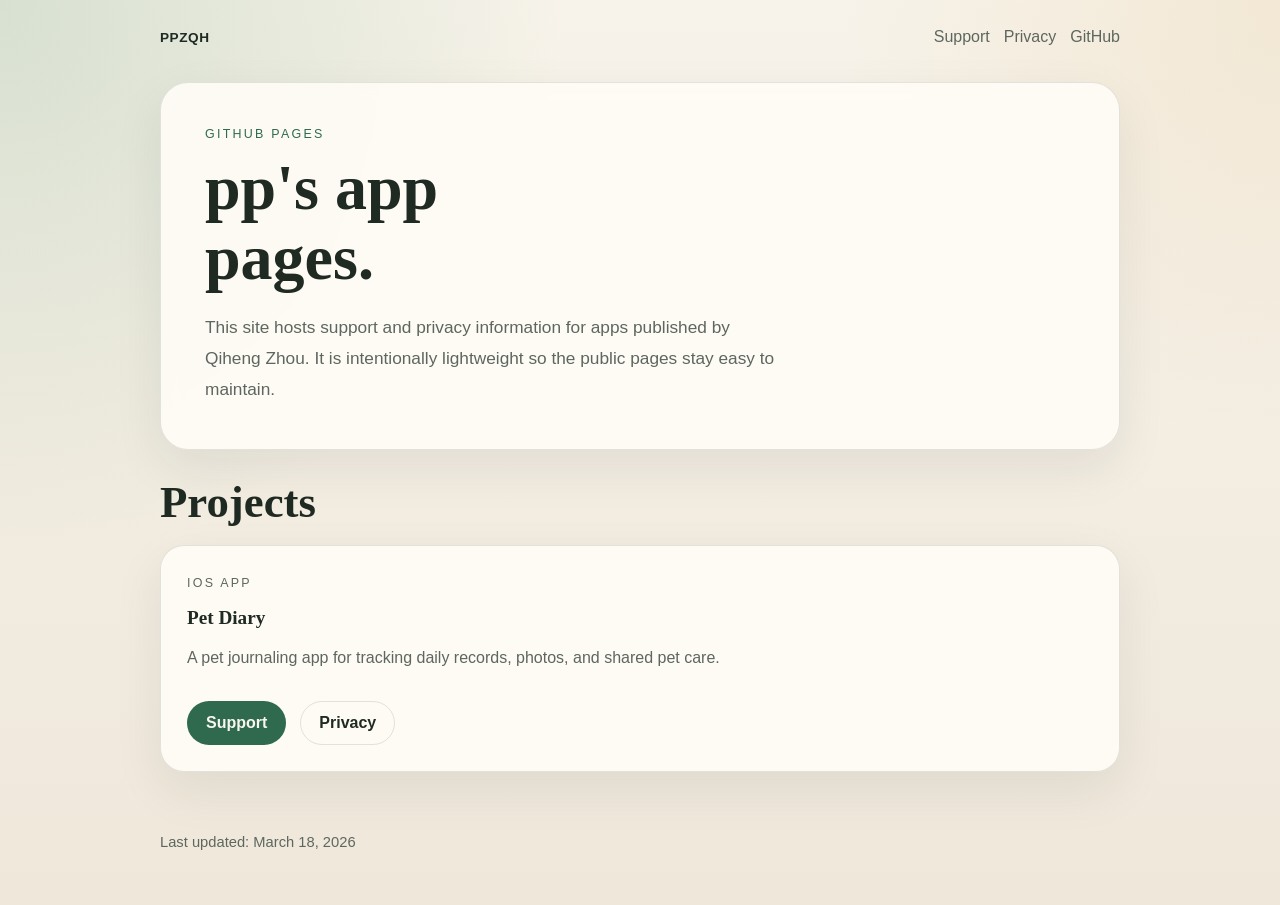
==== index.html @ fbf76dbb "feat(site): add GitHub Pages support and privacy pages for Pet Diary" ====
<!doctype html>
<html lang="en">
  <head>
    <meta charset="utf-8" />
    <meta name="viewport" content="width=device-width, initial-scale=1" />
    <title>ppzqh</title>
    <meta
      name="description"
      content="Product support and policy pages for apps published by Qiheng Zhou."
    />
    <link rel="stylesheet" href="/styles.css" />
  </head>
  <body>
    <header class="site-header">
      <div class="container nav">
        <a class="brand" href="/">ppzqh</a>
        <nav class="nav-links" aria-label="Primary">
          <a href="/support/">Support</a>
          <a href="/privacy/">Privacy</a>
          <a href="https://github.com/ppzqh">GitHub</a>
        </nav>
      </div>
    </header>

    <main class="container">
      <section class="hero">
        <p class="eyebrow">GitHub Pages</p>
        <h1>pp's app pages.</h1>
        <p class="lead">
          This site hosts support and privacy information for apps published by Qiheng Zhou.
          It is intentionally lightweight so the public pages stay easy to maintain.
        </p>
      </section>

      <section class="section">
        <h2>Projects</h2>
        <div class="grid projects">
          <article class="project-card">
            <p class="eyebrow">iOS App</p>
            <h3>Pet Diary</h3>
            <p>
              A pet journaling app for tracking daily records, photos, and shared pet care.
            </p>
            <div class="actions">
              <a class="button primary" href="/support/">Support</a>
              <a class="button secondary" href="/privacy/">Privacy</a>
            </div>
          </article>
        </div>
      </section>
    </main>

    <footer class="container footer">
      <p>Last updated: March 18, 2026</p>
    </footer>
  </body>
</html>
---- styles.css ----
:root {
  --bg: #f4efe6;
  --paper: rgba(255, 252, 247, 0.9);
  --ink: #1f2a22;
  --muted: #5d675f;
  --line: rgba(31, 42, 34, 0.12);
  --accent: #2f6a4f;
  --accent-strong: #1f4e38;
  --shadow: 0 18px 50px rgba(31, 42, 34, 0.08);
}

* {
  box-sizing: border-box;
}

html {
  scroll-behavior: smooth;
}

body {
  margin: 0;
  min-height: 100vh;
  font-family: "Avenir Next", "Segoe UI", sans-serif;
  color: var(--ink);
  background:
    radial-gradient(circle at top left, rgba(104, 159, 120, 0.22), transparent 36%),
    radial-gradient(circle at top right, rgba(224, 181, 117, 0.18), transparent 28%),
    linear-gradient(180deg, #f7f3ea 0%, #efe7da 100%);
}

a {
  color: var(--accent-strong);
}

.container {
  width: min(960px, calc(100% - 32px));
  margin: 0 auto;
}

.site-header {
  padding: 28px 0 16px;
}

.nav {
  display: flex;
  justify-content: space-between;
  align-items: center;
  gap: 16px;
}

.brand {
  text-decoration: none;
  color: var(--ink);
  font-weight: 700;
  letter-spacing: 0.04em;
  text-transform: uppercase;
  font-size: 0.85rem;
}

.nav-links {
  display: flex;
  flex-wrap: wrap;
  gap: 14px;
}

.nav-links a {
  text-decoration: none;
  color: var(--muted);
}

.hero,
.page-card,
.project-card,
.info-card,
.policy-card {
  background: var(--paper);
  border: 1px solid var(--line);
  box-shadow: var(--shadow);
  backdrop-filter: blur(10px);
}

.hero {
  border-radius: 28px;
  padding: 44px;
  margin: 20px 0 28px;
}

.eyebrow {
  margin: 0 0 12px;
  font-size: 0.78rem;
  letter-spacing: 0.18em;
  text-transform: uppercase;
  color: var(--accent);
}

h1,
h2,
h3 {
  font-family: Georgia, "Times New Roman", serif;
  line-height: 1.1;
  margin: 0;
}

h1 {
  font-size: clamp(2.4rem, 5vw, 4.5rem);
  max-width: 12ch;
}

.support-hero h1 {
  font-size: clamp(1.5rem, 7.5vw, 4.5rem);
  max-width: none;
  white-space: nowrap;
}

h2 {
  font-size: clamp(1.8rem, 3.5vw, 2.8rem);
  margin-bottom: 18px;
}

h3 {
  font-size: 1.2rem;
  margin-bottom: 10px;
}

.lead {
  font-size: 1.08rem;
  line-height: 1.8;
  color: var(--muted);
  max-width: 60ch;
  margin: 18px 0 0;
}

.actions {
  display: flex;
  flex-wrap: wrap;
  gap: 14px;
  margin-top: 28px;
}

.button {
  display: inline-flex;
  align-items: center;
  justify-content: center;
  padding: 12px 18px;
  border-radius: 999px;
  border: 1px solid transparent;
  text-decoration: none;
  font-weight: 600;
}

.button.primary {
  background: var(--accent);
  color: #f9f6ef;
}

.button.secondary {
  background: transparent;
  border-color: var(--line);
  color: var(--ink);
}

.grid {
  display: grid;
  gap: 18px;
}

.grid.projects {
  grid-template-columns: repeat(auto-fit, minmax(240px, 1fr));
  margin-bottom: 36px;
}

.project-card,
.info-card,
.policy-card,
.page-card {
  border-radius: 24px;
  padding: 26px;
}

.meta {
  font-size: 0.95rem;
  color: var(--muted);
  margin-top: 8px;
}

.list {
  margin: 16px 0 0;
  padding-left: 18px;
  color: var(--muted);
  line-height: 1.8;
}

.list li + li {
  margin-top: 6px;
}

.section {
  margin: 0 0 28px;
}

.section-grid {
  display: grid;
  gap: 18px;
  grid-template-columns: repeat(auto-fit, minmax(260px, 1fr));
}

.note {
  margin-top: 18px;
  padding: 14px 16px;
  border-left: 4px solid var(--accent);
  background: rgba(47, 106, 79, 0.08);
  color: var(--muted);
}

.footer {
  padding: 12px 0 40px;
  color: var(--muted);
  font-size: 0.92rem;
}

.policy-card p,
.page-card p,
.project-card p,
.info-card p {
  color: var(--muted);
  line-height: 1.8;
}

.policy-card + .policy-card {
  margin-top: 18px;
}

@media (max-width: 640px) {
  .hero,
  .page-card,
  .project-card,
  .info-card,
  .policy-card {
    padding: 22px;
    border-radius: 20px;
  }

  .nav {
    align-items: flex-start;
    flex-direction: column;
  }
}
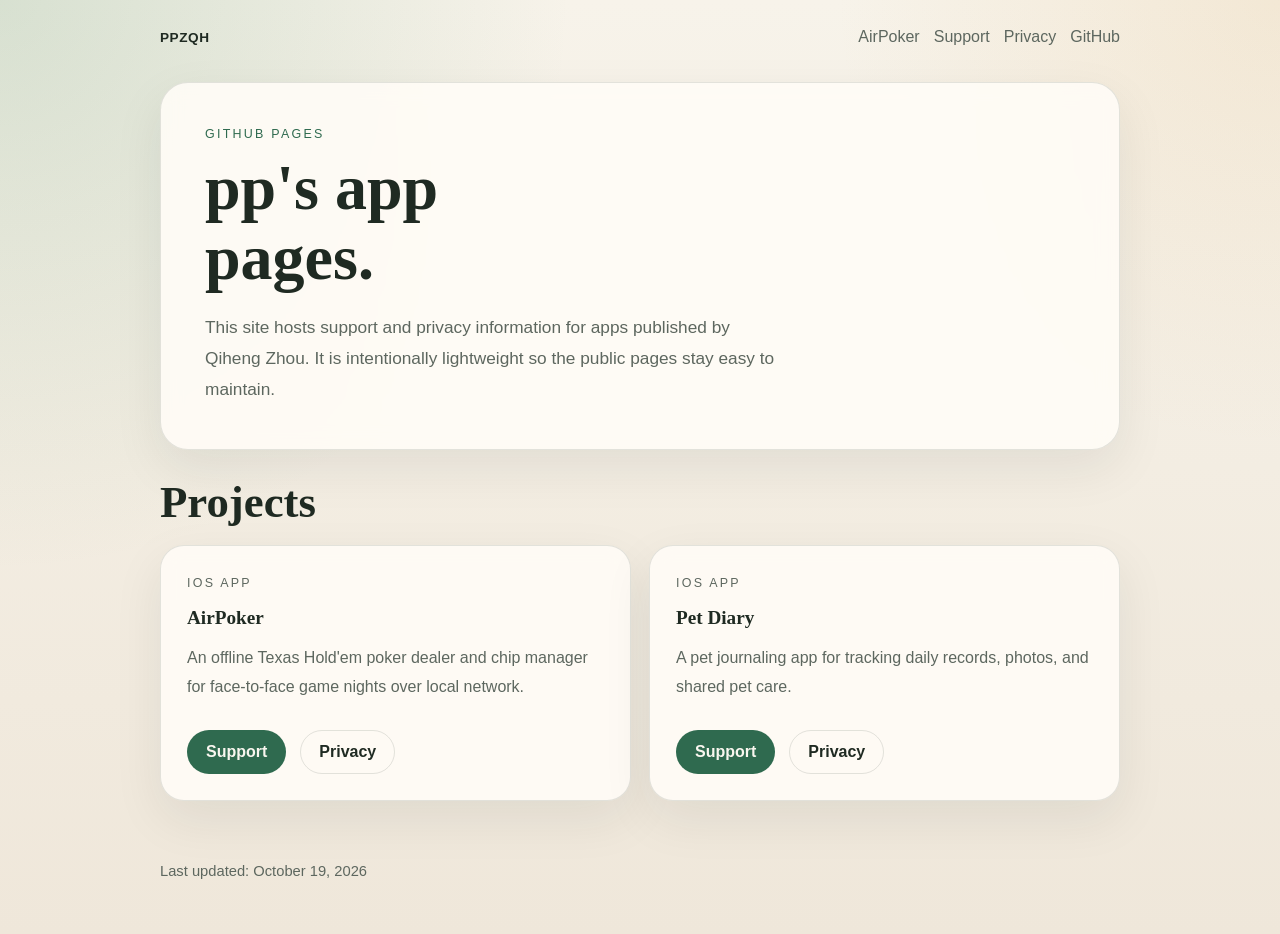
==== commit a6882765: "Add AirPoker project with Support and Privacy Policy pages" ====
--- a/index.html
+++ b/index.html
@@ -15,6 +15,7 @@
       <div class="container nav">
         <a class="brand" href="/">ppzqh</a>
         <nav class="nav-links" aria-label="Primary">
+          <a href="/airpoker/">AirPoker</a>
           <a href="/support/">Support</a>
           <a href="/privacy/">Privacy</a>
           <a href="https://github.com/ppzqh">GitHub</a>
@@ -37,6 +38,18 @@
         <div class="grid projects">
           <article class="project-card">
             <p class="eyebrow">iOS App</p>
+            <h3>AirPoker</h3>
+            <p>
+              An offline Texas Hold'em poker dealer and chip manager for face-to-face game nights over local network.
+            </p>
+            <div class="actions">
+              <a class="button primary" href="/airpoker/support/">Support</a>
+              <a class="button secondary" href="/airpoker/privacy/">Privacy</a>
+            </div>
+          </article>
+
+          <article class="project-card">
+            <p class="eyebrow">iOS App</p>
             <h3>Pet Diary</h3>
             <p>
               A pet journaling app for tracking daily records, photos, and shared pet care.
@@ -51,7 +64,7 @@
     </main>
 
     <footer class="container footer">
-      <p>Last updated: March 18, 2026</p>
+      <p>Last updated: October 19, 2026</p>
     </footer>
   </body>
 </html>
